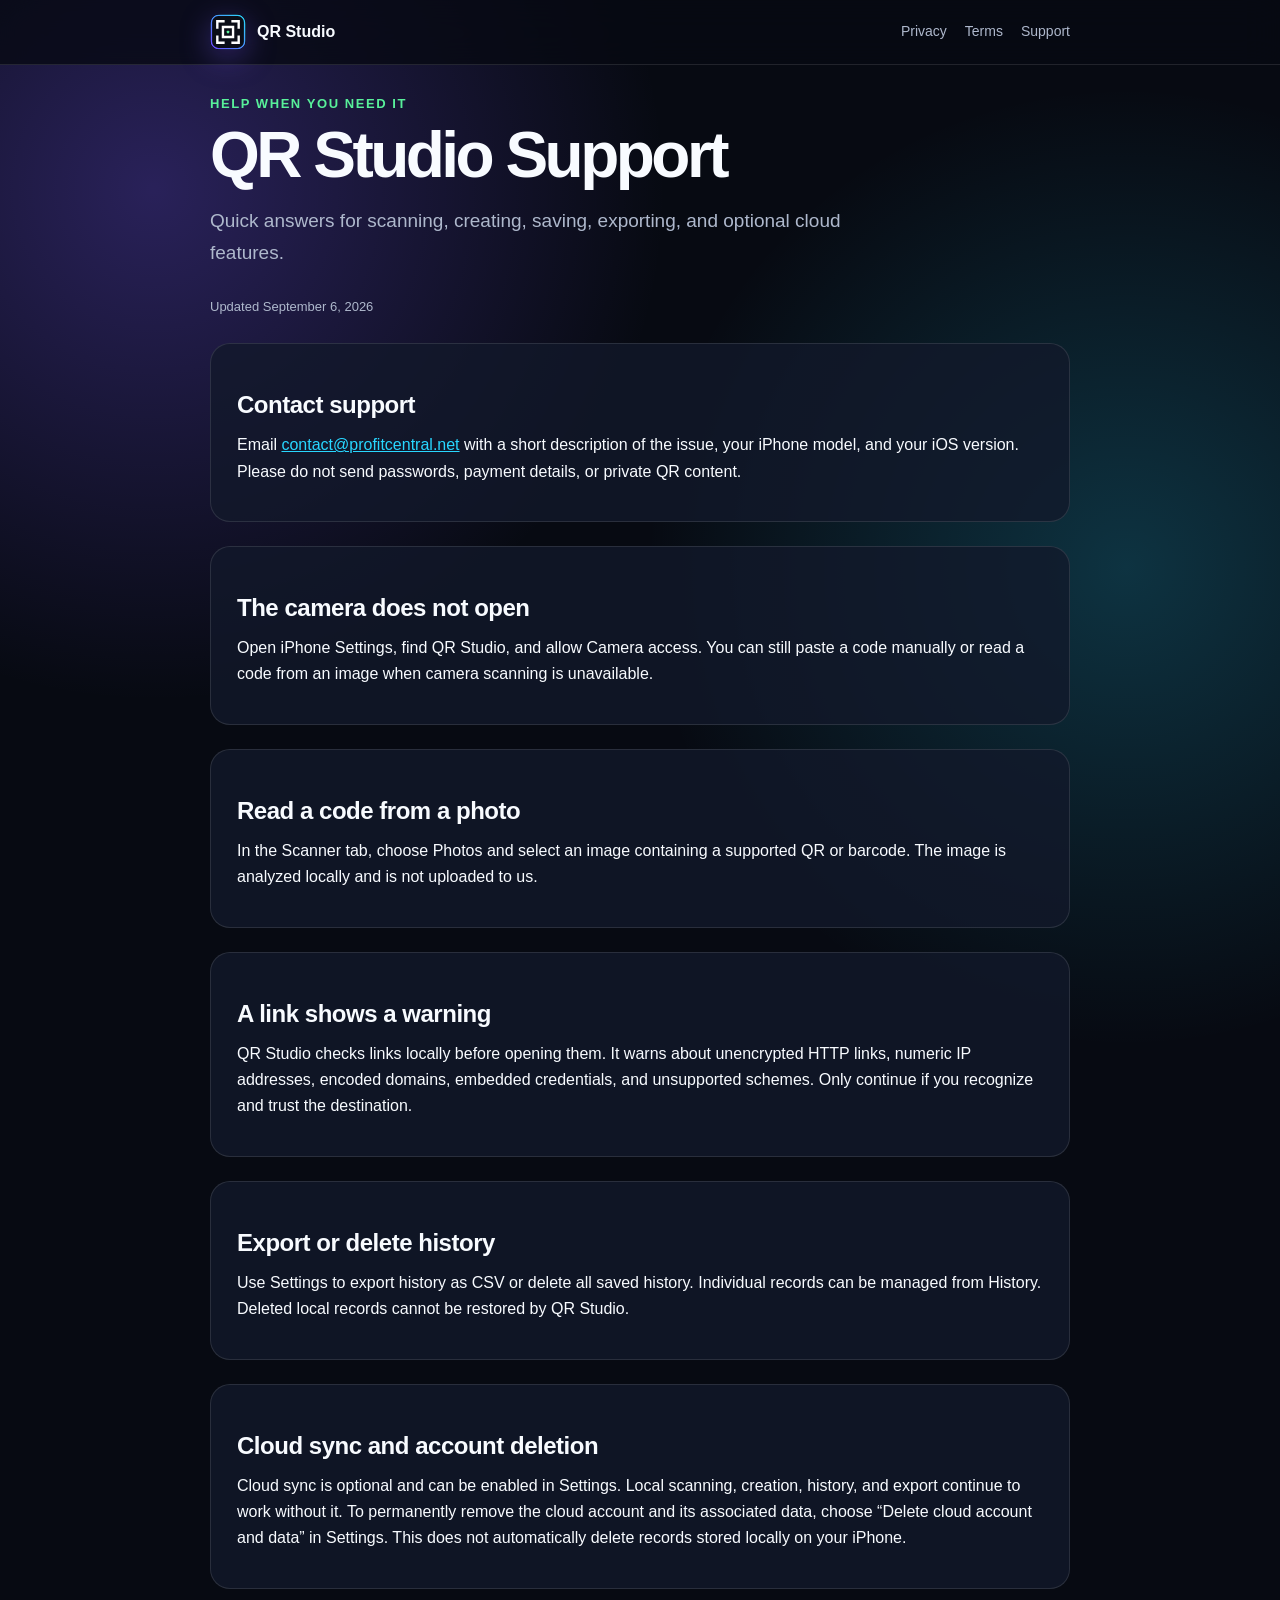
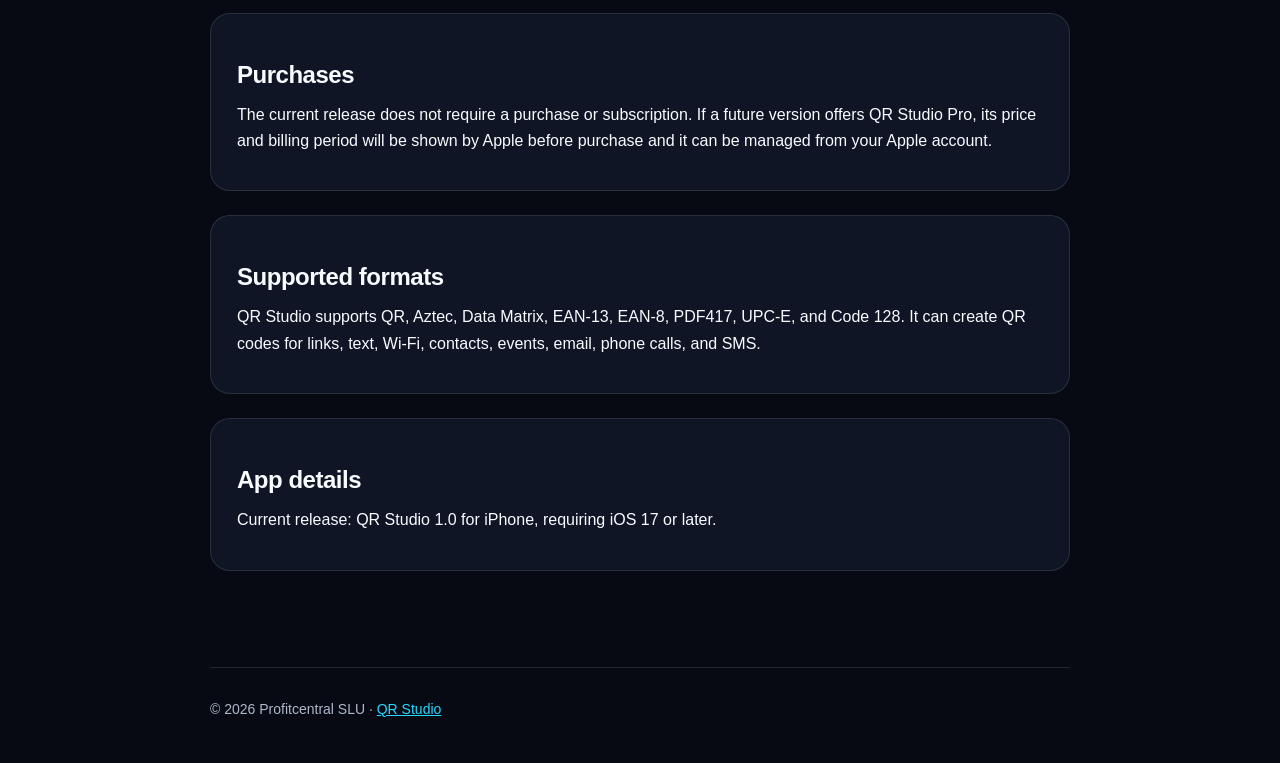
==== support.html @ e3a28a12 "Create support.html" ====
<!doctype html>
<html lang="en">
<head><meta charset="utf-8"><meta name="viewport" content="width=device-width,initial-scale=1"><title>Support — QR Studio</title><link rel="icon" href="app-icon.svg"><link rel="stylesheet" href="style.css"></head>
<body>
  <header class="topbar"><a class="brand" href="index.html"><img src="app-icon.svg" alt=""><span>QR Studio</span></a><nav><a href="privacy.html">Privacy</a><a href="terms.html">Terms</a><a href="support.html">Support</a></nav></header>
  <main class="legal">
    <div class="eyebrow">Help when you need it</div><h1>QR Studio Support</h1><p class="lead">Quick answers for scanning, creating, saving, exporting, and optional cloud features.</p><span class="updated">Updated September 6, 2026</span>
    <section class="section"><h2>Contact support</h2><p>Email <a href="mailto:contact@profitcentral.net">contact@profitcentral.net</a> with a short description of the issue, your iPhone model, and your iOS version. Please do not send passwords, payment details, or private QR content.</p></section>
    <section class="section"><h2>The camera does not open</h2><p>Open iPhone Settings, find QR Studio, and allow Camera access. You can still paste a code manually or read a code from an image when camera scanning is unavailable.</p></section>
    <section class="section"><h2>Read a code from a photo</h2><p>In the Scanner tab, choose Photos and select an image containing a supported QR or barcode. The image is analyzed locally and is not uploaded to us.</p></section>
    <section class="section"><h2>A link shows a warning</h2><p>QR Studio checks links locally before opening them. It warns about unencrypted HTTP links, numeric IP addresses, encoded domains, embedded credentials, and unsupported schemes. Only continue if you recognize and trust the destination.</p></section>
    <section class="section"><h2>Export or delete history</h2><p>Use Settings to export history as CSV or delete all saved history. Individual records can be managed from History. Deleted local records cannot be restored by QR Studio.</p></section>
    <section class="section"><h2>Cloud sync and account deletion</h2><p>Cloud sync is optional and can be enabled in Settings. Local scanning, creation, history, and export continue to work without it. To permanently remove the cloud account and its associated data, choose “Delete cloud account and data” in Settings. This does not automatically delete records stored locally on your iPhone.</p></section>
    <section class="section"><h2>Purchases</h2><p>The current release does not require a purchase or subscription. If a future version offers QR Studio Pro, its price and billing period will be shown by Apple before purchase and it can be managed from your Apple account.</p></section>
    <section class="section"><h2>Supported formats</h2><p>QR Studio supports QR, Aztec, Data Matrix, EAN-13, EAN-8, PDF417, UPC-E, and Code 128. It can create QR codes for links, text, Wi-Fi, contacts, events, email, phone calls, and SMS.</p></section>
    <section class="section"><h2>App details</h2><p>Current release: QR Studio 1.0 for iPhone, requiring iOS 17 or later.</p></section>
  </main>
  <footer>© 2026 Profitcentral SLU · <a href="index.html">QR Studio</a></footer>
</body>
</html>
---- style.css ----
:root {
  --ink: #f8fbff;
  --muted: #aeb8cc;
  --panel: rgba(19, 25, 43, .78);
  --line: rgba(255,255,255,.11);
  --violet: #7857ff;
  --cyan: #28d7ff;
  --green: #58f09a;
  --max: 860px;
}

* { box-sizing: border-box; }
html { color-scheme: dark; scroll-behavior: smooth; }
body {
  margin: 0;
  min-height: 100vh;
  color: var(--ink);
  background:
    radial-gradient(circle at 12% 8%, rgba(120,87,255,.3), transparent 32rem),
    radial-gradient(circle at 88% 24%, rgba(40,215,255,.2), transparent 30rem),
    #070a12;
  font: 16px/1.65 -apple-system, BlinkMacSystemFont, "SF Pro Text", "Segoe UI", sans-serif;
}

a { color: var(--cyan); }
.topbar {
  position: sticky;
  top: 0;
  z-index: 10;
  display: flex;
  align-items: center;
  justify-content: space-between;
  gap: 18px;
  padding: 14px max(22px, calc((100vw - var(--max)) / 2));
  border-bottom: 1px solid var(--line);
  background: rgba(7,10,18,.78);
  backdrop-filter: blur(18px);
}
.brand { display: flex; align-items: center; gap: 11px; color: var(--ink); font-weight: 760; text-decoration: none; }
.brand img { width: 36px; height: 36px; border-radius: 10px; box-shadow: 0 8px 30px rgba(120,87,255,.35); }
nav { display: flex; gap: 18px; }
nav a { color: var(--muted); text-decoration: none; font-size: 14px; }
nav a:hover { color: var(--ink); }

main { width: min(var(--max), calc(100% - 40px)); margin: 0 auto; padding: 72px 0 96px; }
.hero { display: grid; grid-template-columns: 1fr 210px; align-items: center; gap: 56px; padding: 30px 0 62px; }
.hero img { width: 190px; border-radius: 43px; box-shadow: 0 28px 90px rgba(40,215,255,.2), 0 12px 50px rgba(120,87,255,.45); }
.eyebrow { color: var(--green); font-size: 13px; font-weight: 750; letter-spacing: .12em; text-transform: uppercase; }
h1 { margin: 10px 0 18px; font-size: clamp(44px, 8vw, 76px); line-height: .98; letter-spacing: -.055em; }
h2 { margin: 42px 0 12px; font-size: 24px; line-height: 1.25; letter-spacing: -.02em; }
p, ul { margin: 0 0 16px; }
ul { padding-left: 22px; }
.lead { max-width: 650px; color: var(--muted); font-size: 19px; }
.updated { display: inline-block; margin-top: 12px; color: var(--muted); font-size: 13px; }
.cards { display: grid; grid-template-columns: repeat(3, 1fr); gap: 14px; }
.card {
  min-height: 190px;
  padding: 24px;
  color: var(--ink);
  text-decoration: none;
  border: 1px solid var(--line);
  border-radius: 22px;
  background: var(--panel);
  box-shadow: inset 0 1px rgba(255,255,255,.05);
}
.card strong { display: block; margin-bottom: 9px; font-size: 20px; }
.card span { color: var(--muted); }
.card:hover { transform: translateY(-2px); border-color: rgba(40,215,255,.45); }
.legal { padding-top: 28px; }
.legal h1 { font-size: clamp(42px, 7vw, 64px); }
.section { margin-top: 24px; padding: 4px 26px 20px; border: 1px solid var(--line); border-radius: 20px; background: var(--panel); }
footer { width: min(var(--max), calc(100% - 40px)); margin: 0 auto; padding: 30px 0 42px; border-top: 1px solid var(--line); color: var(--muted); font-size: 14px; }

@media (max-width: 680px) {
  .topbar { align-items: flex-start; }
  nav { gap: 10px; flex-wrap: wrap; justify-content: flex-end; }
  .hero { grid-template-columns: 1fr; }
  .hero img { order: -1; width: 104px; border-radius: 24px; }
  .cards { grid-template-columns: 1fr; }
  main { padding-top: 44px; }
}
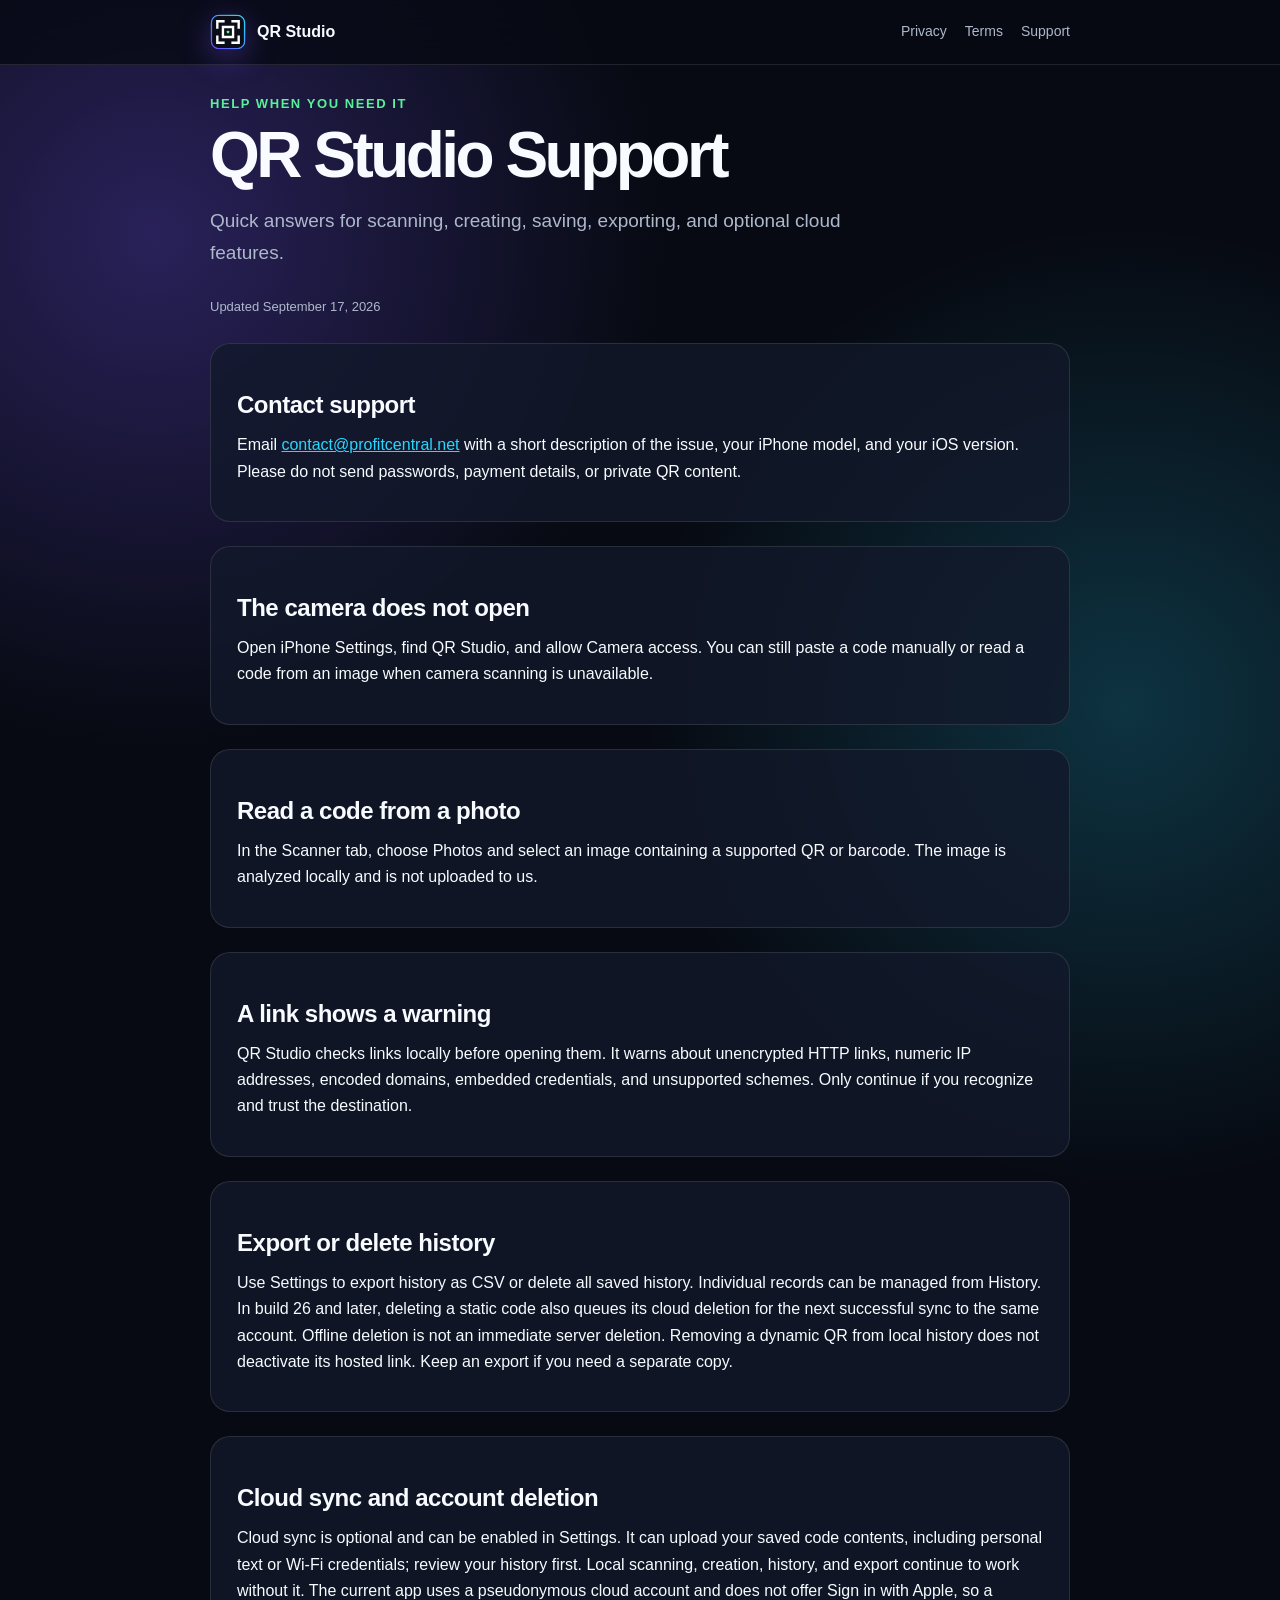
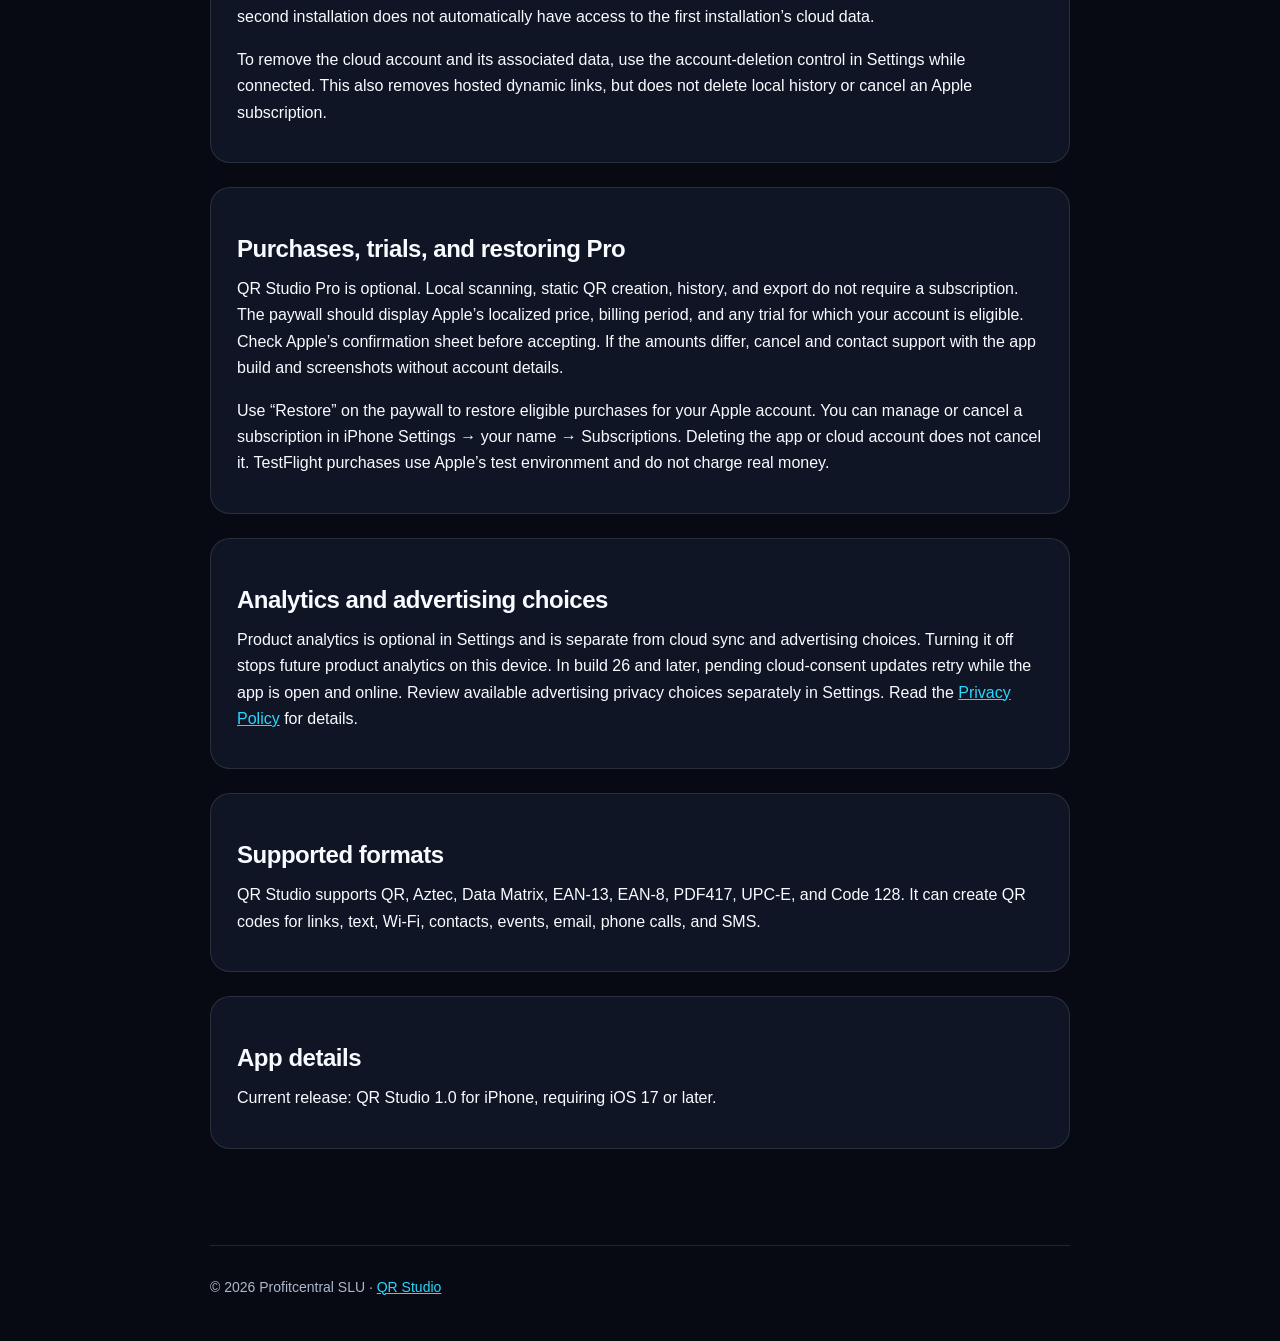
==== commit 09e07c49: "Align privacy and support with Firebase and current cloud behavior" ====
--- a/support.html
+++ b/support.html
@@ -4,14 +4,15 @@
 <body>
   <header class="topbar"><a class="brand" href="index.html"><img src="app-icon.svg" alt=""><span>QR Studio</span></a><nav><a href="privacy.html">Privacy</a><a href="terms.html">Terms</a><a href="support.html">Support</a></nav></header>
   <main class="legal">
-    <div class="eyebrow">Help when you need it</div><h1>QR Studio Support</h1><p class="lead">Quick answers for scanning, creating, saving, exporting, and optional cloud features.</p><span class="updated">Updated September 6, 2026</span>
+    <div class="eyebrow">Help when you need it</div><h1>QR Studio Support</h1><p class="lead">Quick answers for scanning, creating, saving, exporting, and optional cloud features.</p><span class="updated">Updated September 17, 2026</span>
     <section class="section"><h2>Contact support</h2><p>Email <a href="mailto:contact@profitcentral.net">contact@profitcentral.net</a> with a short description of the issue, your iPhone model, and your iOS version. Please do not send passwords, payment details, or private QR content.</p></section>
     <section class="section"><h2>The camera does not open</h2><p>Open iPhone Settings, find QR Studio, and allow Camera access. You can still paste a code manually or read a code from an image when camera scanning is unavailable.</p></section>
     <section class="section"><h2>Read a code from a photo</h2><p>In the Scanner tab, choose Photos and select an image containing a supported QR or barcode. The image is analyzed locally and is not uploaded to us.</p></section>
     <section class="section"><h2>A link shows a warning</h2><p>QR Studio checks links locally before opening them. It warns about unencrypted HTTP links, numeric IP addresses, encoded domains, embedded credentials, and unsupported schemes. Only continue if you recognize and trust the destination.</p></section>
-    <section class="section"><h2>Export or delete history</h2><p>Use Settings to export history as CSV or delete all saved history. Individual records can be managed from History. Deleted local records cannot be restored by QR Studio.</p></section>
-    <section class="section"><h2>Cloud sync and account deletion</h2><p>Cloud sync is optional and can be enabled in Settings. Local scanning, creation, history, and export continue to work without it. To permanently remove the cloud account and its associated data, choose “Delete cloud account and data” in Settings. This does not automatically delete records stored locally on your iPhone.</p></section>
-    <section class="section"><h2>Purchases</h2><p>The current release does not require a purchase or subscription. If a future version offers QR Studio Pro, its price and billing period will be shown by Apple before purchase and it can be managed from your Apple account.</p></section>
+    <section class="section"><h2>Export or delete history</h2><p>Use Settings to export history as CSV or delete all saved history. Individual records can be managed from History. In build 26 and later, deleting a static code also queues its cloud deletion for the next successful sync to the same account. Offline deletion is not an immediate server deletion. Removing a dynamic QR from local history does not deactivate its hosted link. Keep an export if you need a separate copy.</p></section>
+    <section class="section"><h2>Cloud sync and account deletion</h2><p>Cloud sync is optional and can be enabled in Settings. It can upload your saved code contents, including personal text or Wi-Fi credentials; review your history first. Local scanning, creation, history, and export continue to work without it. The current app uses a pseudonymous cloud account and does not offer Sign in with Apple, so a second installation does not automatically have access to the first installation’s cloud data.</p><p>To remove the cloud account and its associated data, use the account-deletion control in Settings while connected. This also removes hosted dynamic links, but does not delete local history or cancel an Apple subscription.</p></section>
+    <section class="section"><h2>Purchases, trials, and restoring Pro</h2><p>QR Studio Pro is optional. Local scanning, static QR creation, history, and export do not require a subscription. The paywall should display Apple’s localized price, billing period, and any trial for which your account is eligible. Check Apple’s confirmation sheet before accepting. If the amounts differ, cancel and contact support with the app build and screenshots without account details.</p><p>Use “Restore” on the paywall to restore eligible purchases for your Apple account. You can manage or cancel a subscription in iPhone Settings → your name → Subscriptions. Deleting the app or cloud account does not cancel it. TestFlight purchases use Apple’s test environment and do not charge real money.</p></section>
+    <section class="section"><h2>Analytics and advertising choices</h2><p>Product analytics is optional in Settings and is separate from cloud sync and advertising choices. Turning it off stops future product analytics on this device. In build 26 and later, pending cloud-consent updates retry while the app is open and online. Review available advertising privacy choices separately in Settings. Read the <a href="privacy.html">Privacy Policy</a> for details.</p></section>
     <section class="section"><h2>Supported formats</h2><p>QR Studio supports QR, Aztec, Data Matrix, EAN-13, EAN-8, PDF417, UPC-E, and Code 128. It can create QR codes for links, text, Wi-Fi, contacts, events, email, phone calls, and SMS.</p></section>
     <section class="section"><h2>App details</h2><p>Current release: QR Studio 1.0 for iPhone, requiring iOS 17 or later.</p></section>
   </main>
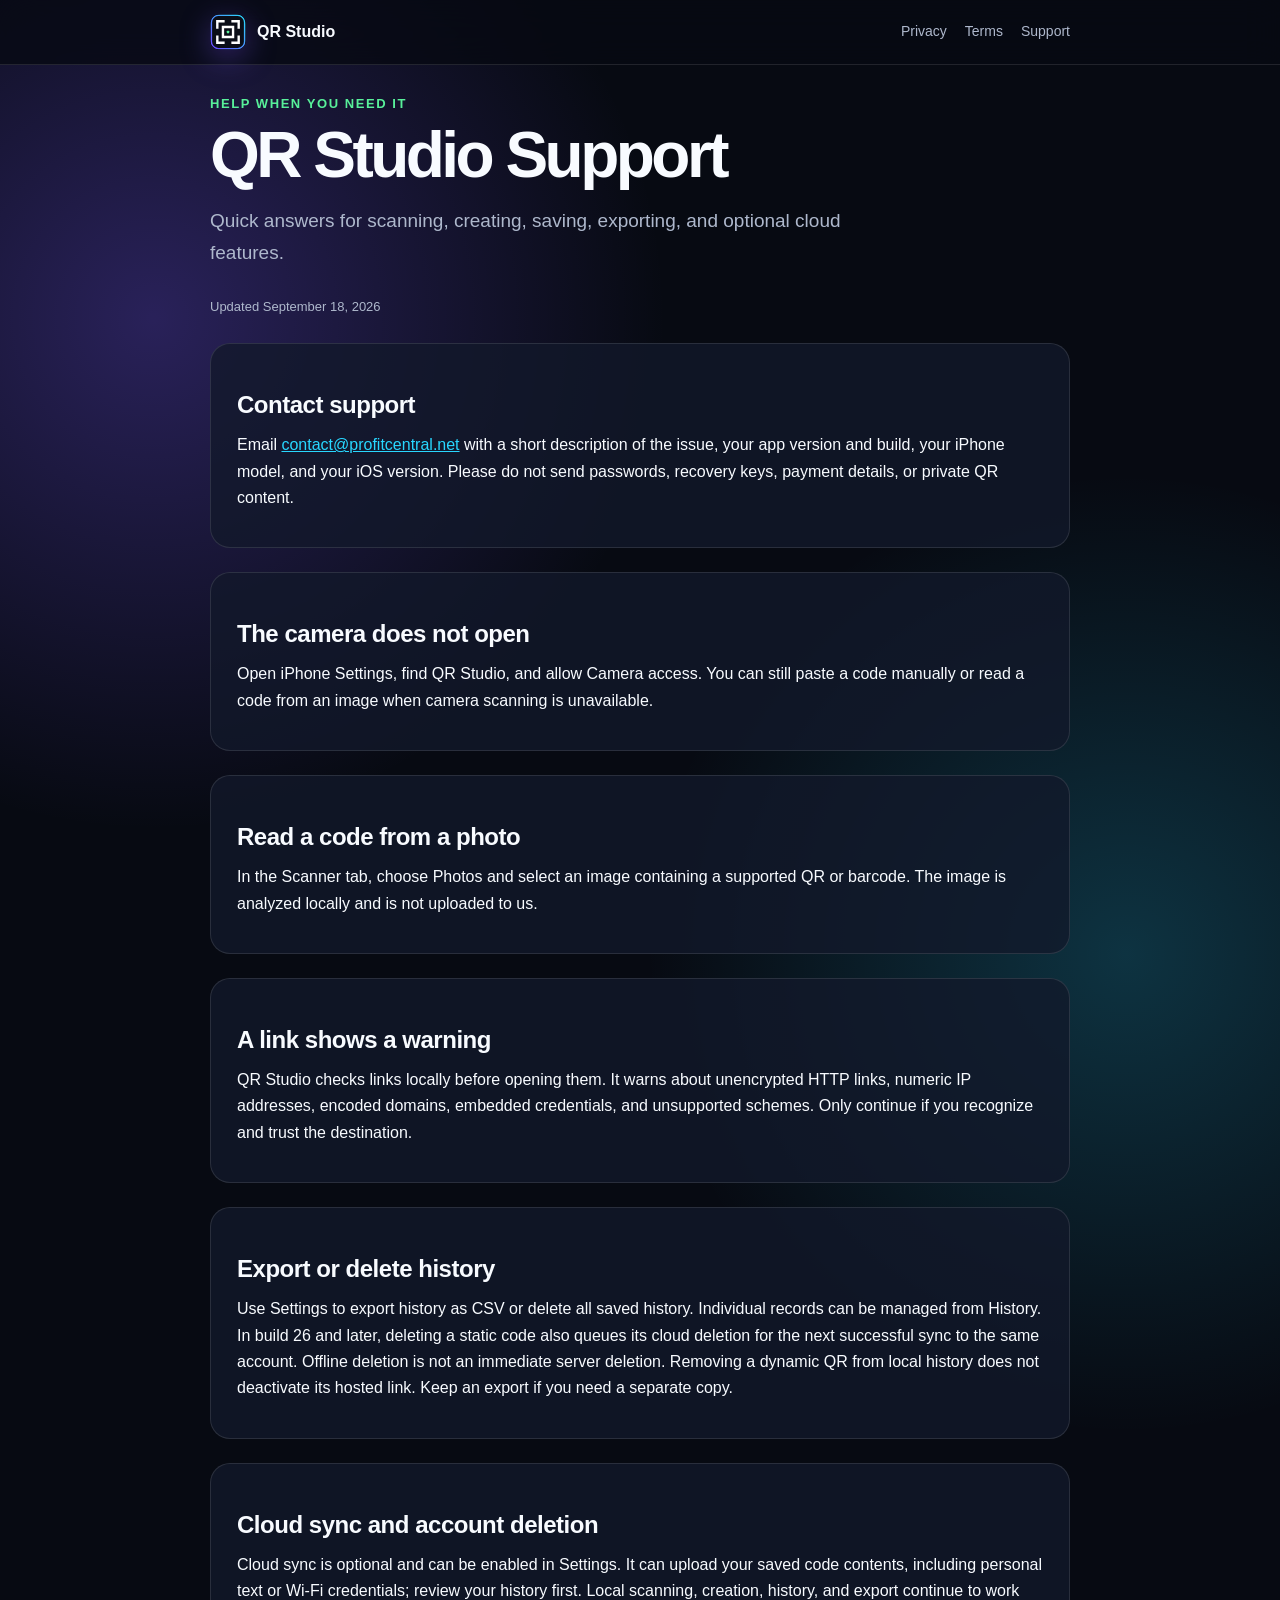
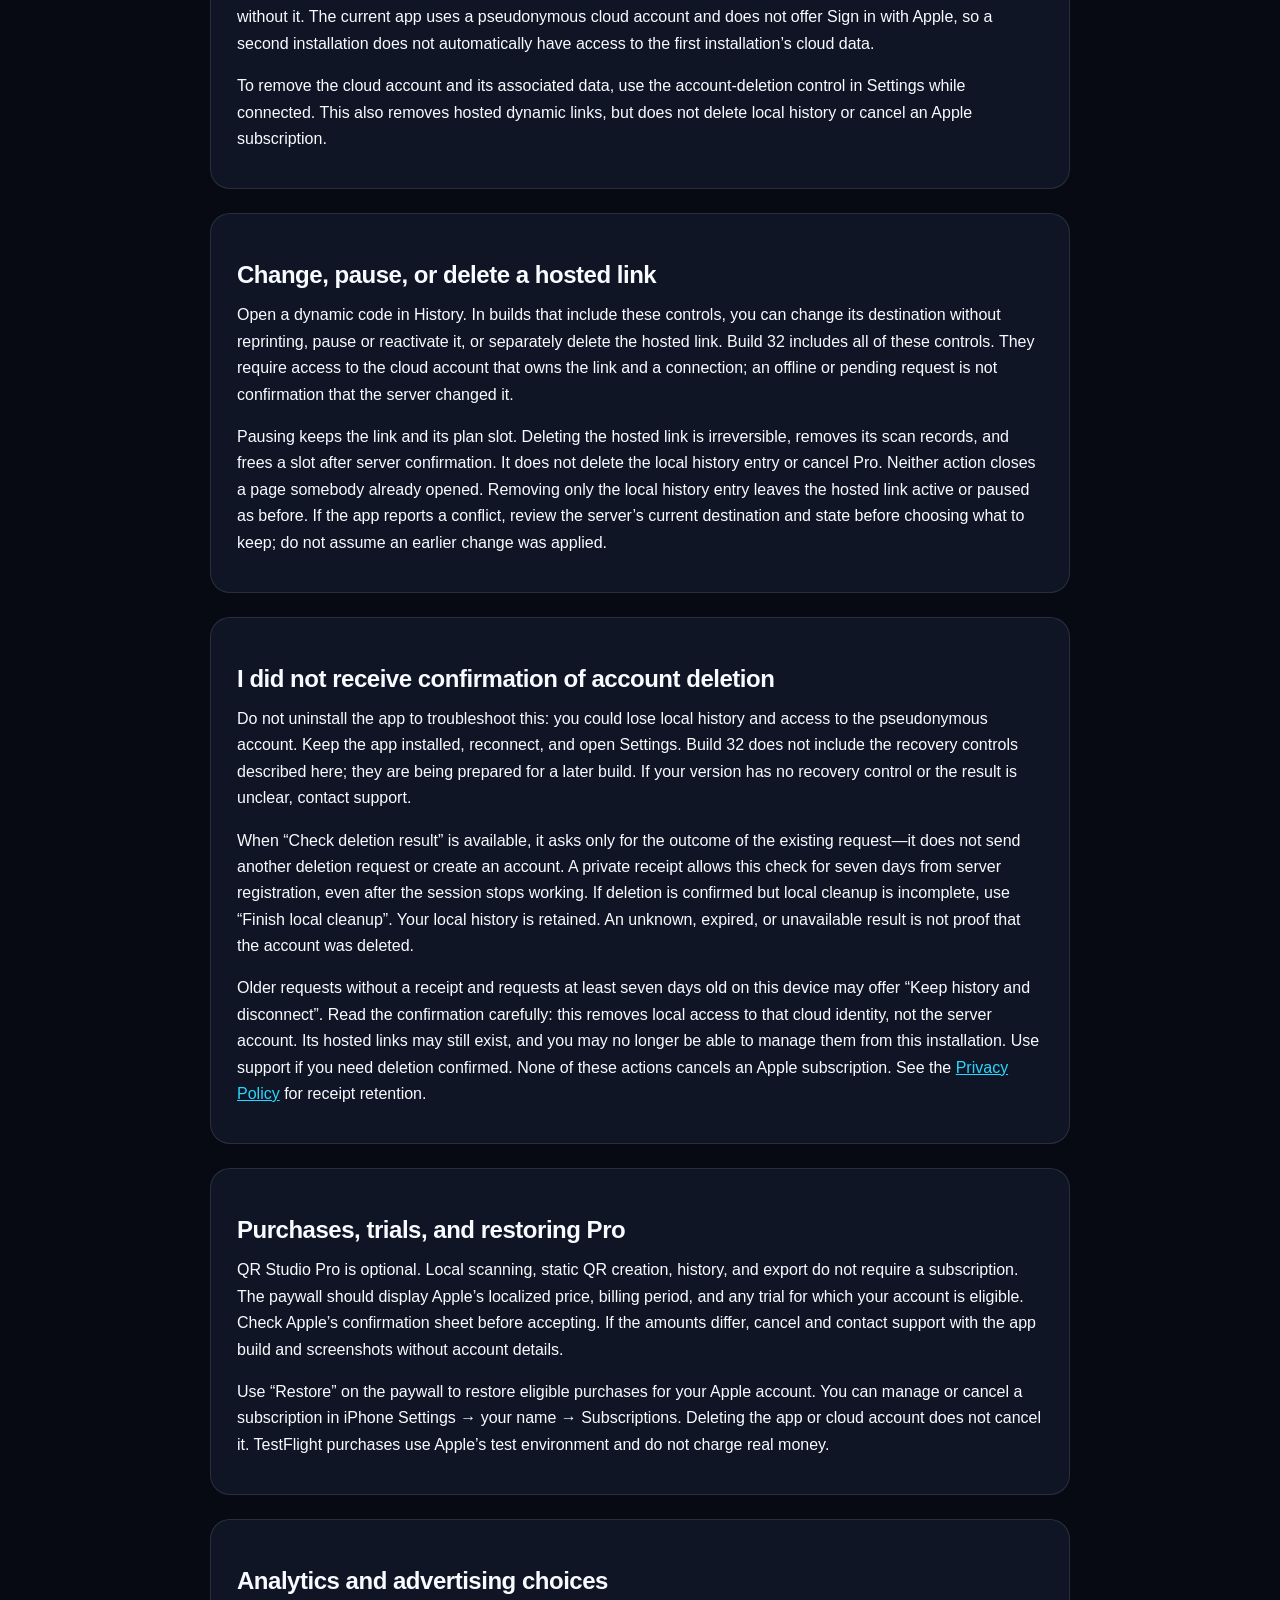
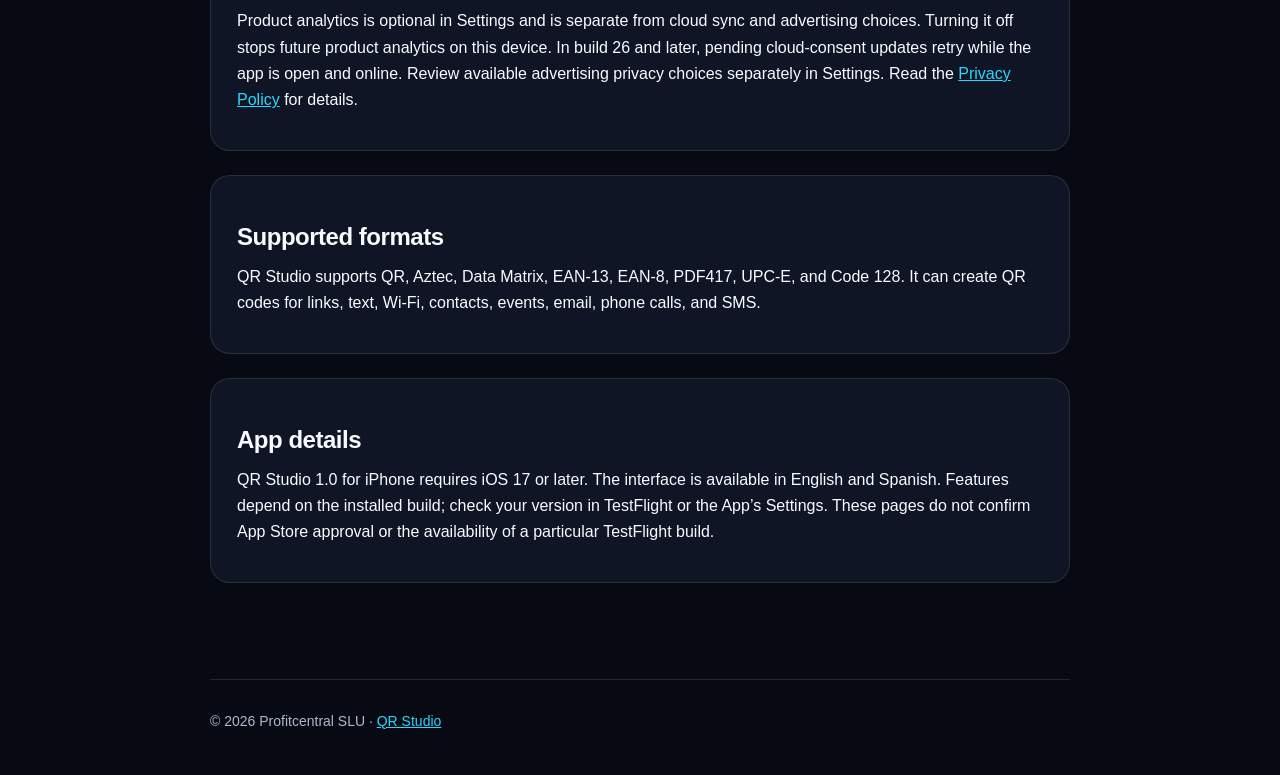
==== commit 1bbde57e: "Clarify hosted-link management and deletion recovery privacy" ====
--- a/support.html
+++ b/support.html
@@ -4,17 +4,19 @@
 <body>
   <header class="topbar"><a class="brand" href="index.html"><img src="app-icon.svg" alt=""><span>QR Studio</span></a><nav><a href="privacy.html">Privacy</a><a href="terms.html">Terms</a><a href="support.html">Support</a></nav></header>
   <main class="legal">
-    <div class="eyebrow">Help when you need it</div><h1>QR Studio Support</h1><p class="lead">Quick answers for scanning, creating, saving, exporting, and optional cloud features.</p><span class="updated">Updated September 17, 2026</span>
-    <section class="section"><h2>Contact support</h2><p>Email <a href="mailto:contact@profitcentral.net">contact@profitcentral.net</a> with a short description of the issue, your iPhone model, and your iOS version. Please do not send passwords, payment details, or private QR content.</p></section>
+    <div class="eyebrow">Help when you need it</div><h1>QR Studio Support</h1><p class="lead">Quick answers for scanning, creating, saving, exporting, and optional cloud features.</p><span class="updated">Updated September 18, 2026</span>
+    <section class="section"><h2>Contact support</h2><p>Email <a href="mailto:contact@profitcentral.net">contact@profitcentral.net</a> with a short description of the issue, your app version and build, your iPhone model, and your iOS version. Please do not send passwords, recovery keys, payment details, or private QR content.</p></section>
     <section class="section"><h2>The camera does not open</h2><p>Open iPhone Settings, find QR Studio, and allow Camera access. You can still paste a code manually or read a code from an image when camera scanning is unavailable.</p></section>
     <section class="section"><h2>Read a code from a photo</h2><p>In the Scanner tab, choose Photos and select an image containing a supported QR or barcode. The image is analyzed locally and is not uploaded to us.</p></section>
     <section class="section"><h2>A link shows a warning</h2><p>QR Studio checks links locally before opening them. It warns about unencrypted HTTP links, numeric IP addresses, encoded domains, embedded credentials, and unsupported schemes. Only continue if you recognize and trust the destination.</p></section>
     <section class="section"><h2>Export or delete history</h2><p>Use Settings to export history as CSV or delete all saved history. Individual records can be managed from History. In build 26 and later, deleting a static code also queues its cloud deletion for the next successful sync to the same account. Offline deletion is not an immediate server deletion. Removing a dynamic QR from local history does not deactivate its hosted link. Keep an export if you need a separate copy.</p></section>
     <section class="section"><h2>Cloud sync and account deletion</h2><p>Cloud sync is optional and can be enabled in Settings. It can upload your saved code contents, including personal text or Wi-Fi credentials; review your history first. Local scanning, creation, history, and export continue to work without it. The current app uses a pseudonymous cloud account and does not offer Sign in with Apple, so a second installation does not automatically have access to the first installation’s cloud data.</p><p>To remove the cloud account and its associated data, use the account-deletion control in Settings while connected. This also removes hosted dynamic links, but does not delete local history or cancel an Apple subscription.</p></section>
+    <section class="section"><h2>Change, pause, or delete a hosted link</h2><p>Open a dynamic code in History. In builds that include these controls, you can change its destination without reprinting, pause or reactivate it, or separately delete the hosted link. Build 32 includes all of these controls. They require access to the cloud account that owns the link and a connection; an offline or pending request is not confirmation that the server changed it.</p><p>Pausing keeps the link and its plan slot. Deleting the hosted link is irreversible, removes its scan records, and frees a slot after server confirmation. It does not delete the local history entry or cancel Pro. Neither action closes a page somebody already opened. Removing only the local history entry leaves the hosted link active or paused as before. If the app reports a conflict, review the server’s current destination and state before choosing what to keep; do not assume an earlier change was applied.</p></section>
+    <section class="section"><h2>I did not receive confirmation of account deletion</h2><p>Do not uninstall the app to troubleshoot this: you could lose local history and access to the pseudonymous account. Keep the app installed, reconnect, and open Settings. Build 32 does not include the recovery controls described here; they are being prepared for a later build. If your version has no recovery control or the result is unclear, contact support.</p><p>When “Check deletion result” is available, it asks only for the outcome of the existing request—it does not send another deletion request or create an account. A private receipt allows this check for seven days from server registration, even after the session stops working. If deletion is confirmed but local cleanup is incomplete, use “Finish local cleanup”. Your local history is retained. An unknown, expired, or unavailable result is not proof that the account was deleted.</p><p>Older requests without a receipt and requests at least seven days old on this device may offer “Keep history and disconnect”. Read the confirmation carefully: this removes local access to that cloud identity, not the server account. Its hosted links may still exist, and you may no longer be able to manage them from this installation. Use support if you need deletion confirmed. None of these actions cancels an Apple subscription. See the <a href="privacy.html">Privacy Policy</a> for receipt retention.</p></section>
     <section class="section"><h2>Purchases, trials, and restoring Pro</h2><p>QR Studio Pro is optional. Local scanning, static QR creation, history, and export do not require a subscription. The paywall should display Apple’s localized price, billing period, and any trial for which your account is eligible. Check Apple’s confirmation sheet before accepting. If the amounts differ, cancel and contact support with the app build and screenshots without account details.</p><p>Use “Restore” on the paywall to restore eligible purchases for your Apple account. You can manage or cancel a subscription in iPhone Settings → your name → Subscriptions. Deleting the app or cloud account does not cancel it. TestFlight purchases use Apple’s test environment and do not charge real money.</p></section>
     <section class="section"><h2>Analytics and advertising choices</h2><p>Product analytics is optional in Settings and is separate from cloud sync and advertising choices. Turning it off stops future product analytics on this device. In build 26 and later, pending cloud-consent updates retry while the app is open and online. Review available advertising privacy choices separately in Settings. Read the <a href="privacy.html">Privacy Policy</a> for details.</p></section>
     <section class="section"><h2>Supported formats</h2><p>QR Studio supports QR, Aztec, Data Matrix, EAN-13, EAN-8, PDF417, UPC-E, and Code 128. It can create QR codes for links, text, Wi-Fi, contacts, events, email, phone calls, and SMS.</p></section>
-    <section class="section"><h2>App details</h2><p>Current release: QR Studio 1.0 for iPhone, requiring iOS 17 or later.</p></section>
+    <section class="section"><h2>App details</h2><p>QR Studio 1.0 for iPhone requires iOS 17 or later. The interface is available in English and Spanish. Features depend on the installed build; check your version in TestFlight or the App’s Settings. These pages do not confirm App Store approval or the availability of a particular TestFlight build.</p></section>
   </main>
   <footer>© 2026 Profitcentral SLU · <a href="index.html">QR Studio</a></footer>
 </body>
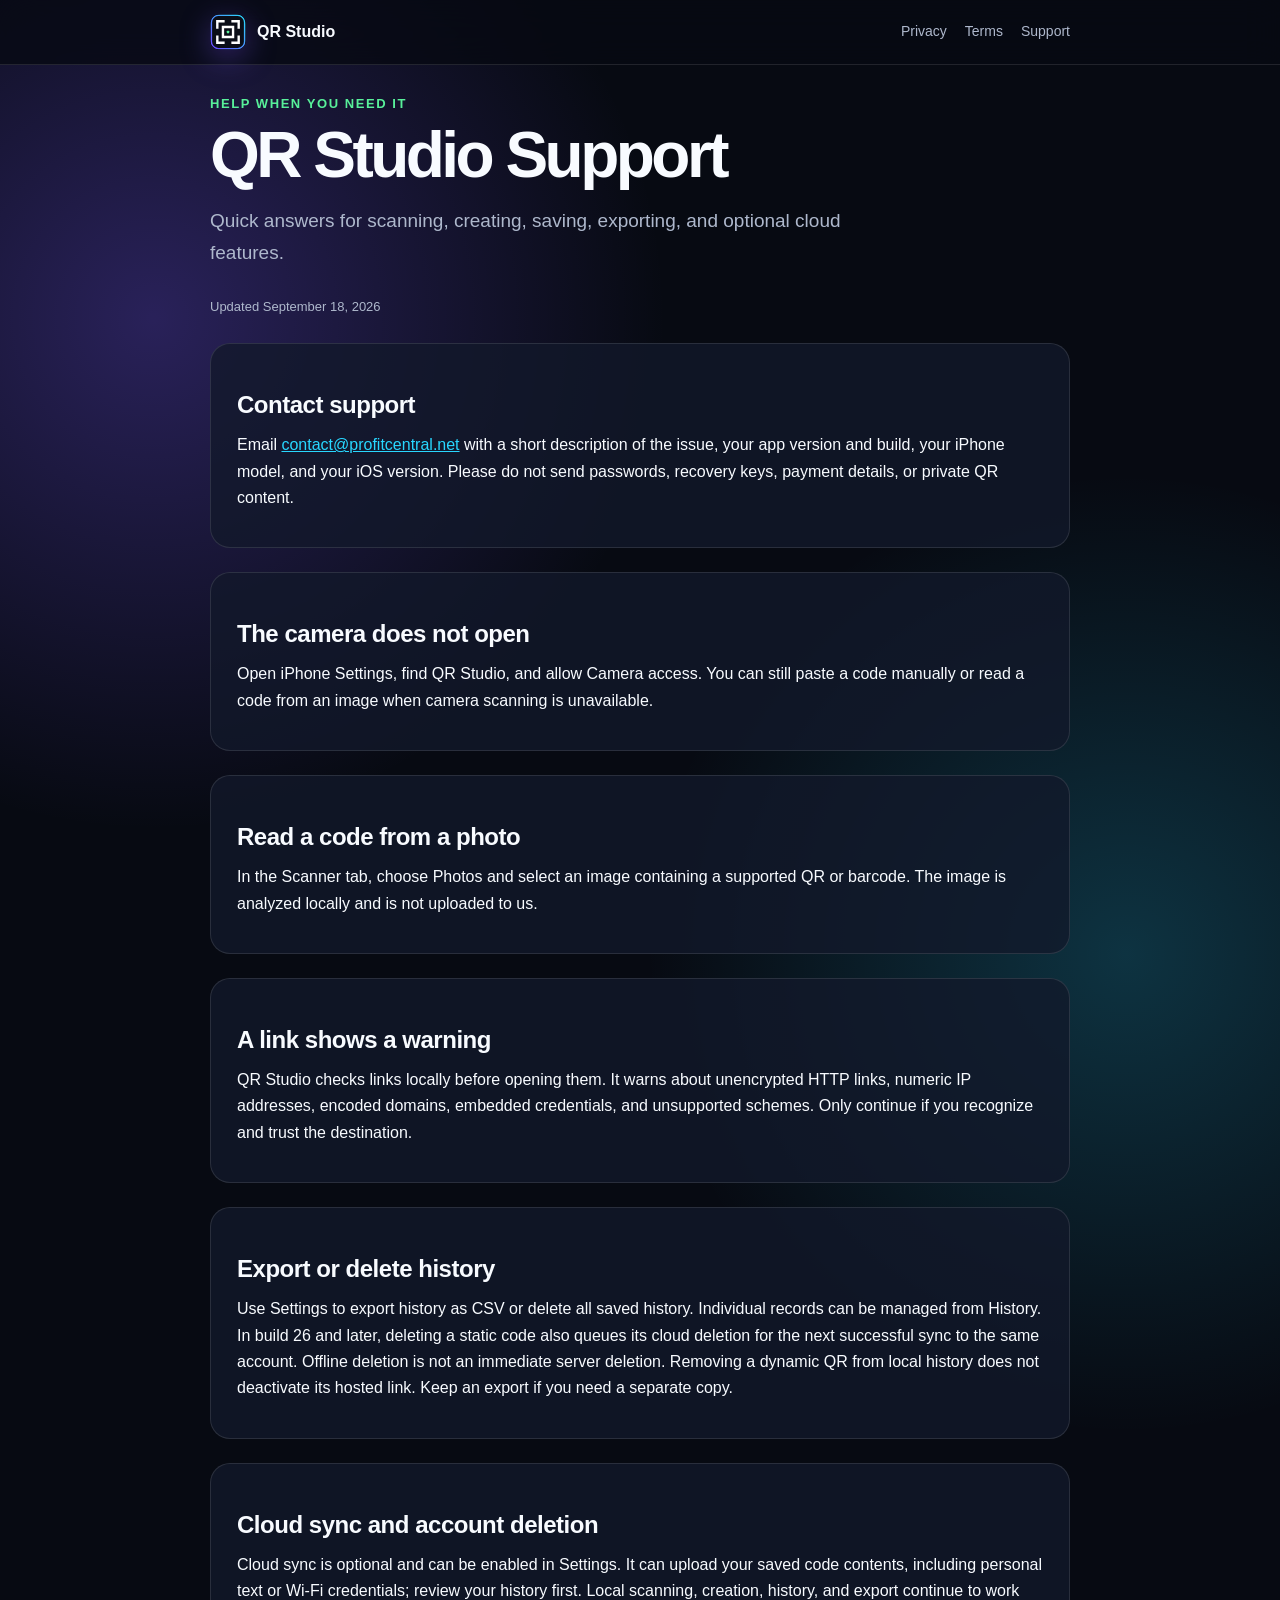
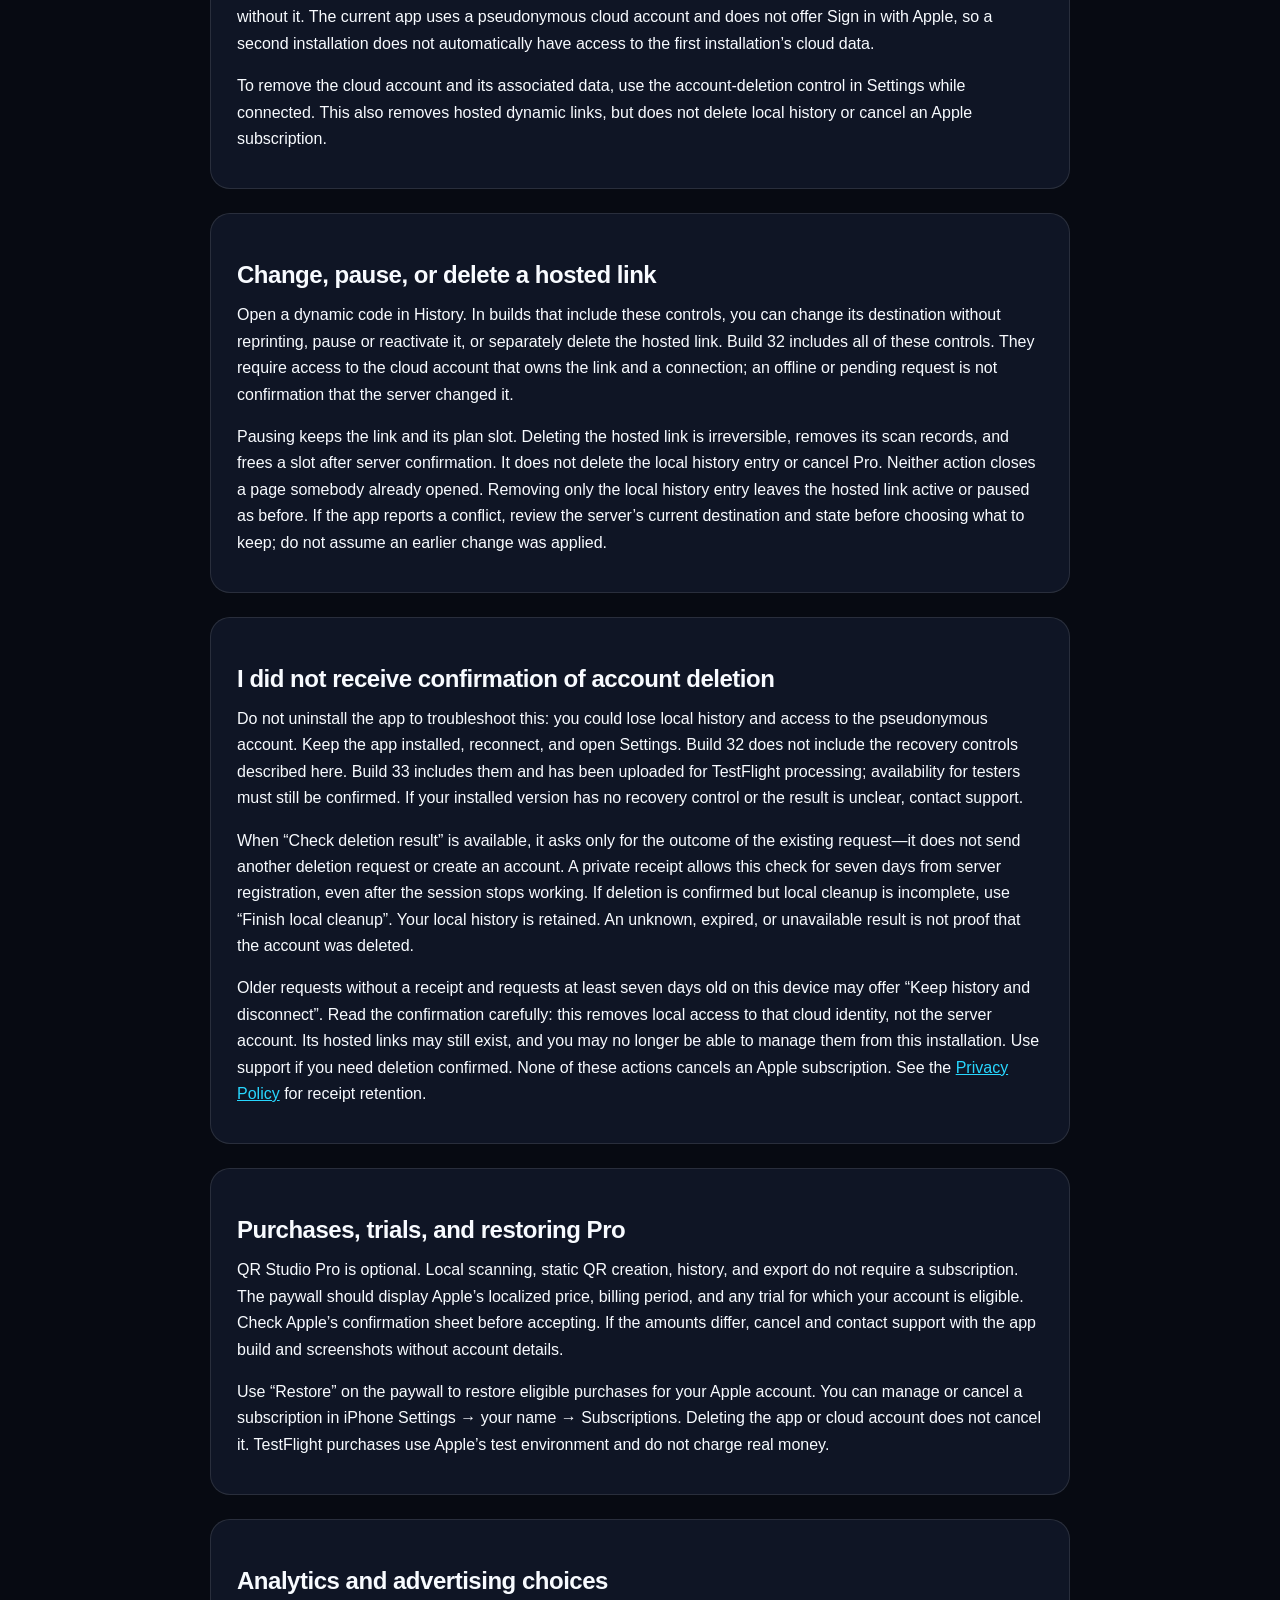
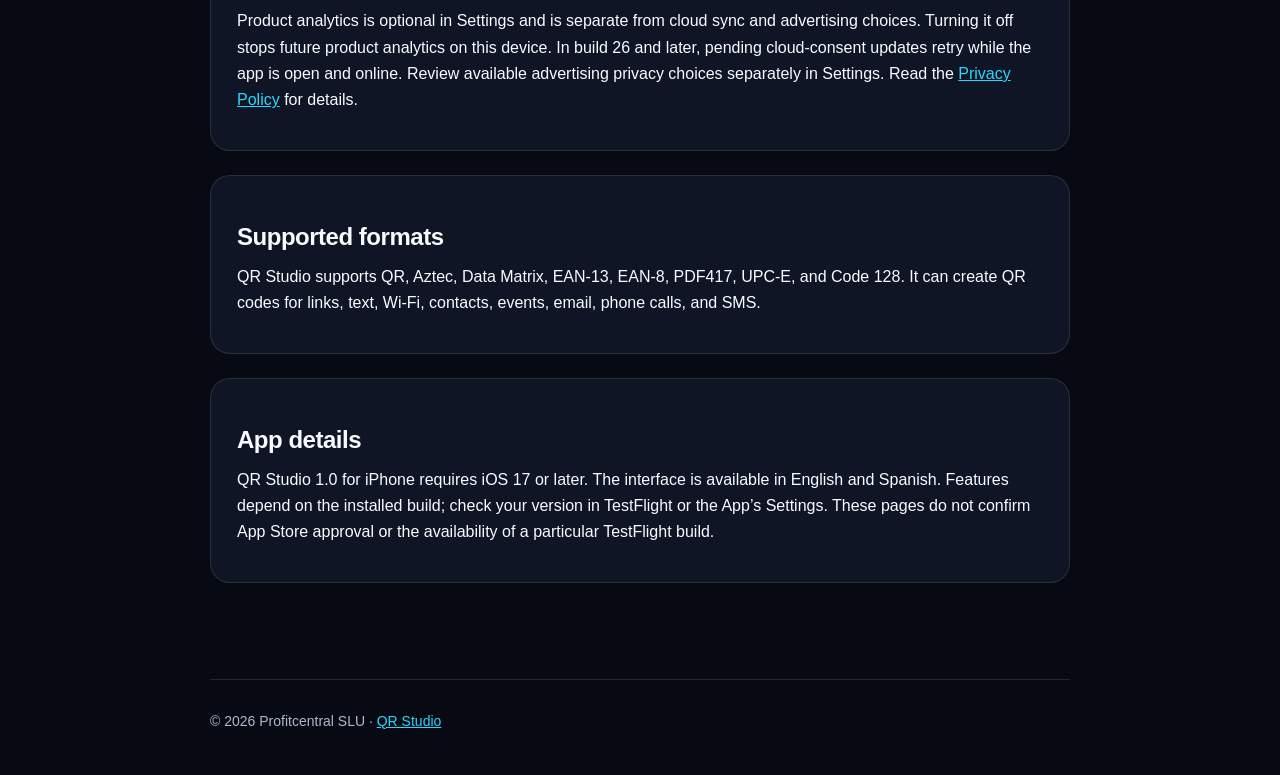
==== commit dd73ff09: "Document build 33 upload without claiming tester availability" ====
--- a/support.html
+++ b/support.html
@@ -12,7 +12,7 @@
     <section class="section"><h2>Export or delete history</h2><p>Use Settings to export history as CSV or delete all saved history. Individual records can be managed from History. In build 26 and later, deleting a static code also queues its cloud deletion for the next successful sync to the same account. Offline deletion is not an immediate server deletion. Removing a dynamic QR from local history does not deactivate its hosted link. Keep an export if you need a separate copy.</p></section>
     <section class="section"><h2>Cloud sync and account deletion</h2><p>Cloud sync is optional and can be enabled in Settings. It can upload your saved code contents, including personal text or Wi-Fi credentials; review your history first. Local scanning, creation, history, and export continue to work without it. The current app uses a pseudonymous cloud account and does not offer Sign in with Apple, so a second installation does not automatically have access to the first installation’s cloud data.</p><p>To remove the cloud account and its associated data, use the account-deletion control in Settings while connected. This also removes hosted dynamic links, but does not delete local history or cancel an Apple subscription.</p></section>
     <section class="section"><h2>Change, pause, or delete a hosted link</h2><p>Open a dynamic code in History. In builds that include these controls, you can change its destination without reprinting, pause or reactivate it, or separately delete the hosted link. Build 32 includes all of these controls. They require access to the cloud account that owns the link and a connection; an offline or pending request is not confirmation that the server changed it.</p><p>Pausing keeps the link and its plan slot. Deleting the hosted link is irreversible, removes its scan records, and frees a slot after server confirmation. It does not delete the local history entry or cancel Pro. Neither action closes a page somebody already opened. Removing only the local history entry leaves the hosted link active or paused as before. If the app reports a conflict, review the server’s current destination and state before choosing what to keep; do not assume an earlier change was applied.</p></section>
-    <section class="section"><h2>I did not receive confirmation of account deletion</h2><p>Do not uninstall the app to troubleshoot this: you could lose local history and access to the pseudonymous account. Keep the app installed, reconnect, and open Settings. Build 32 does not include the recovery controls described here; they are being prepared for a later build. If your version has no recovery control or the result is unclear, contact support.</p><p>When “Check deletion result” is available, it asks only for the outcome of the existing request—it does not send another deletion request or create an account. A private receipt allows this check for seven days from server registration, even after the session stops working. If deletion is confirmed but local cleanup is incomplete, use “Finish local cleanup”. Your local history is retained. An unknown, expired, or unavailable result is not proof that the account was deleted.</p><p>Older requests without a receipt and requests at least seven days old on this device may offer “Keep history and disconnect”. Read the confirmation carefully: this removes local access to that cloud identity, not the server account. Its hosted links may still exist, and you may no longer be able to manage them from this installation. Use support if you need deletion confirmed. None of these actions cancels an Apple subscription. See the <a href="privacy.html">Privacy Policy</a> for receipt retention.</p></section>
+    <section class="section"><h2>I did not receive confirmation of account deletion</h2><p>Do not uninstall the app to troubleshoot this: you could lose local history and access to the pseudonymous account. Keep the app installed, reconnect, and open Settings. Build 32 does not include the recovery controls described here. Build 33 includes them and has been uploaded for TestFlight processing; availability for testers must still be confirmed. If your installed version has no recovery control or the result is unclear, contact support.</p><p>When “Check deletion result” is available, it asks only for the outcome of the existing request—it does not send another deletion request or create an account. A private receipt allows this check for seven days from server registration, even after the session stops working. If deletion is confirmed but local cleanup is incomplete, use “Finish local cleanup”. Your local history is retained. An unknown, expired, or unavailable result is not proof that the account was deleted.</p><p>Older requests without a receipt and requests at least seven days old on this device may offer “Keep history and disconnect”. Read the confirmation carefully: this removes local access to that cloud identity, not the server account. Its hosted links may still exist, and you may no longer be able to manage them from this installation. Use support if you need deletion confirmed. None of these actions cancels an Apple subscription. See the <a href="privacy.html">Privacy Policy</a> for receipt retention.</p></section>
     <section class="section"><h2>Purchases, trials, and restoring Pro</h2><p>QR Studio Pro is optional. Local scanning, static QR creation, history, and export do not require a subscription. The paywall should display Apple’s localized price, billing period, and any trial for which your account is eligible. Check Apple’s confirmation sheet before accepting. If the amounts differ, cancel and contact support with the app build and screenshots without account details.</p><p>Use “Restore” on the paywall to restore eligible purchases for your Apple account. You can manage or cancel a subscription in iPhone Settings → your name → Subscriptions. Deleting the app or cloud account does not cancel it. TestFlight purchases use Apple’s test environment and do not charge real money.</p></section>
     <section class="section"><h2>Analytics and advertising choices</h2><p>Product analytics is optional in Settings and is separate from cloud sync and advertising choices. Turning it off stops future product analytics on this device. In build 26 and later, pending cloud-consent updates retry while the app is open and online. Review available advertising privacy choices separately in Settings. Read the <a href="privacy.html">Privacy Policy</a> for details.</p></section>
     <section class="section"><h2>Supported formats</h2><p>QR Studio supports QR, Aztec, Data Matrix, EAN-13, EAN-8, PDF417, UPC-E, and Code 128. It can create QR codes for links, text, Wi-Fi, contacts, events, email, phone calls, and SMS.</p></section>
